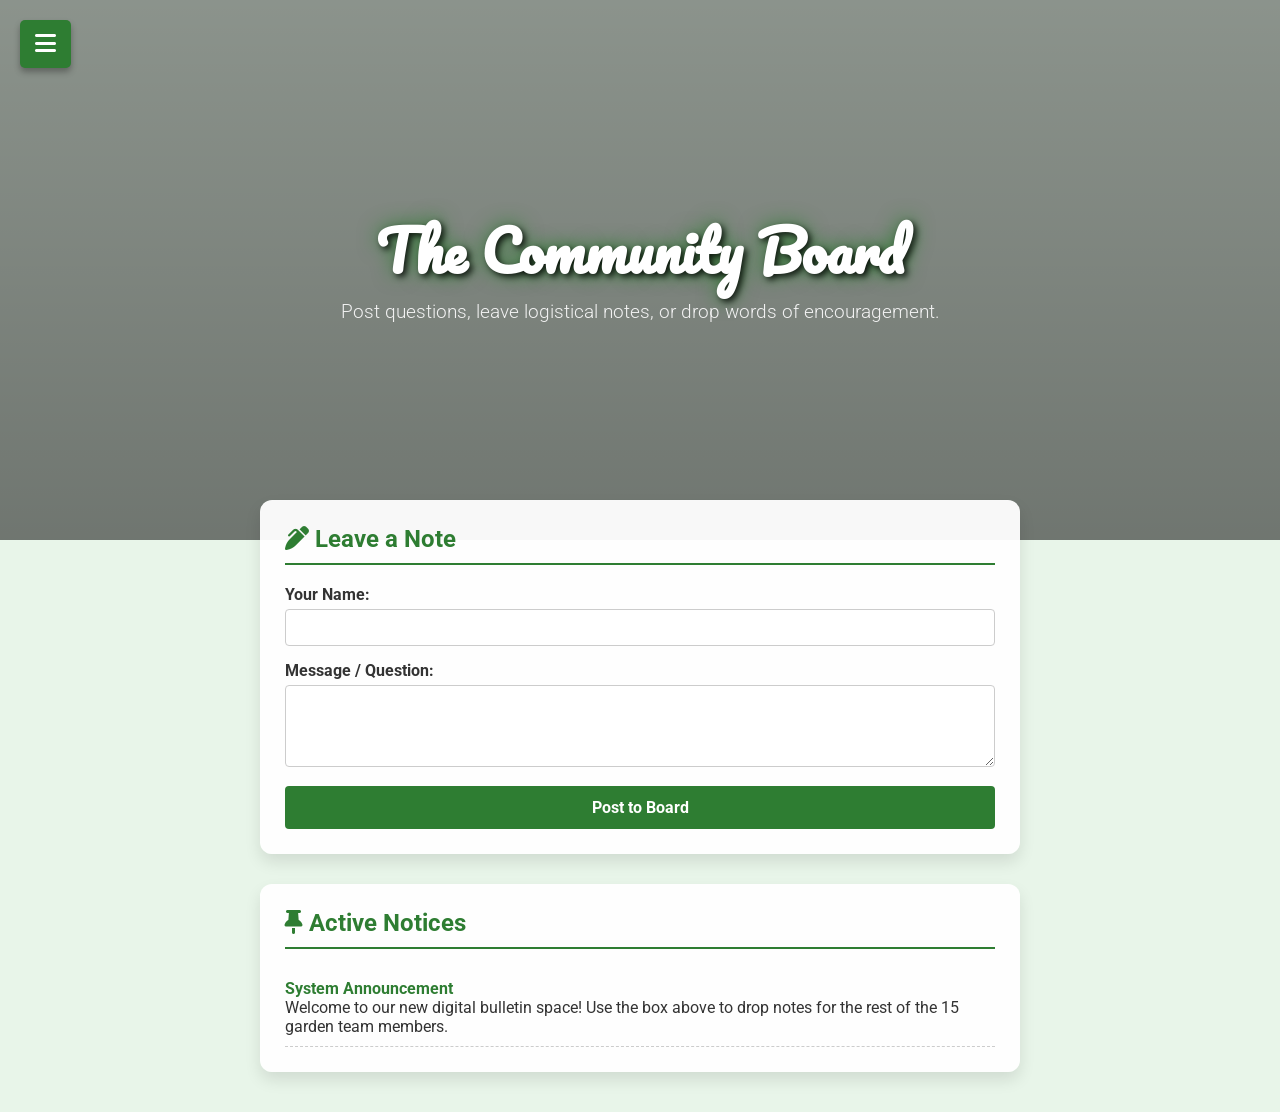
==== bulletin.html @ feeb3293 "Create bulletin.html" ====
<!DOCTYPE html>
<html lang="en">
<head>
    <meta charset="UTF-8">
    <meta name="viewport" content="width=device-width, initial-scale=1.0">
    <title>Garden Hub - Bulletin Board</title>
    <link rel="stylesheet" href="style.css">
    <link href="https://fonts.googleapis.com/css2?family=Pacifico&family=Roboto:wght@300;400;700&display=swap" rel="stylesheet">
    <link rel="stylesheet" href="https://cdnjs.cloudflare.com/ajax/libs/font-awesome/6.0.0/css/all.min.css">
</head>
<body>

    <div class="menu-btn" id="menuBtn"><i class="fas fa-bars"></i></div>

    <nav class="side-nav" id="sideNav">
        <a href="#" class="close-btn" id="closeBtn">&times;</a>
        <a href="index.html"><i class="fas fa-home"></i> Home</a>
        <a href="resources.html"><i class="fas fa-book-open"></i> Resources & Zero-Waste</a>
        <a href="photos.html"><i class="fas fa-camera"></i> Photo Gallery</a>
        <a href="bulletin.html"><i class="fas fa-clipboard"></i> Bulletin Board</a>
    </nav>

    <header class="hero-section">
        <div class="hero-content">
            <h1 class="word-art">The Community Board</h1>
            <p class="subtitle">Post questions, leave logistical notes, or drop words of encouragement.</p>
        </div>
    </header>

    <main class="content-container">
        
        <!-- Post a Message Form -->
        <section class="card">
            <h2><i class="fas fa-pen-alt"></i> Leave a Note</h2>
            <form id="bulletinForm" style="display: flex; flex-direction: column; gap: 15px;">
                <div>
                    <label style="display:block; margin-bottom: 5px; font-weight: bold;">Your Name:</label>
                    <input type="text" id="volunteerName" required style="width:100%; padding: 10px; border: 1px solid #ccc; border-radius: 4px;">
                </div>
                <div>
                    <label style="display:block; margin-bottom: 5px; font-weight: bold;">Message / Question:</label>
                    <textarea id="volunteerMsg" rows="4" required style="width:100%; padding: 10px; border: 1px solid #ccc; border-radius: 4px; font-family: sans-serif;"></textarea>
                </div>
                <button type="submit" style="background-color: #2E7D32; color: white; padding: 12px; border: none; border-radius: 4px; font-size: 1rem; cursor: pointer; font-weight: bold;">Post to Board</button>
            </form>
        </section>

        <!-- Dynamic Notice Feed -->
        <section class="card">
            <h2><i class="fas fa-thumbtack"></i> Active Notices</h2>
            <div id="noticeFeed">
                <div class="notice-post" style="border-bottom: 1px dashed #ccc; padding: 10px 0;">
                    <p style="font-weight: bold; color: #2E7D32;">System Announcement</p>
                    <p>Welcome to our new digital bulletin space! Use the box above to drop notes for the rest of the 15 garden team members.</p>
                </div>
            </div>
        </section>

    </main>

    <script src="script.js"></script>
</body>
</html>
---- style.css ----
/* Base Variables & Reset */
:root {
    --primary-green: #2E7D32;
    --light-green: #E8F5E9;
    --dark-text: #333333;
    --card-bg: rgba(255, 255, 255, 0.95);
}

* {
    margin: 0;
    padding: 0;
    box-sizing: border-box;
    font-family: 'Roboto', sans-serif;
}

body {
    background-color: var(--light-green);
    color: var(--dark-text);
}

/* Fixed Background Hero Section */
.hero-section {
    /* This creates the fixed parallax scrolling effect */
    background-image: linear-gradient(rgba(0, 0, 0, 0.4), rgba(0, 0, 0, 0.6)), url('https://images.unsplash.com/photo-1464226184884-fa280b87c399?q=80&w=2070&auto=format&fit=crop');
    background-size: cover;
    background-position: center;
    background-attachment: fixed; 
    height: 60vh;
    display: flex;
    align-items: center;
    justify-content: center;
    text-align: center;
    padding: 20px;
}

/* Word Art Mission Statement */
.word-art {
    font-family: 'Pacifico', cursive;
    color: #ffffff;
    font-size: 3.5rem;
    line-height: 1.2;
    text-shadow: 3px 3px 6px rgba(0, 0, 0, 0.8), 0 0 20px var(--primary-green);
    margin-bottom: 15px;
}

.subtitle {
    color: #f1f1f1;
    font-size: 1.2rem;
    font-weight: 300;
}

/* Fixed Menu Button */
.menu-btn {
    position: fixed;
    top: 20px;
    left: 20px;
    background-color: var(--primary-green);
    color: white;
    padding: 10px 15px;
    border-radius: 5px;
    font-size: 1.5rem;
    cursor: pointer;
    z-index: 1000; /* Stays above everything */
    box-shadow: 0 4px 6px rgba(0,0,0,0.3);
}

/* Side Navigation Menu */
.side-nav {
    height: 100%;
    width: 0;
    position: fixed;
    z-index: 1001;
    top: 0;
    left: 0;
    background-color: #1b4e20;
    overflow-x: hidden;
    transition: 0.3s;
    padding-top: 60px;
}

.side-nav a {
    padding: 15px 30px;
    text-decoration: none;
    font-size: 1.2rem;
    color: white;
    display: block;
    transition: 0.2s;
}

.side-nav a:hover {
    background-color: var(--primary-green);
}

.close-btn {
    position: absolute;
    top: 0;
    right: 20px;
    font-size: 36px !important;
}

/* Main Content & Cards */
.content-container {
    max-width: 800px;
    margin: -40px auto 40px auto; /* Pulls content up over the hero image slightly */
    padding: 0 20px;
    position: relative;
    z-index: 10;
}

.card {
    background-color: var(--card-bg);
    border-radius: 12px;
    padding: 25px;
    margin-bottom: 30px;
    box-shadow: 0 8px 16px rgba(0,0,0,0.1);
}

h2 {
    color: var(--primary-green);
    margin-bottom: 20px;
    border-bottom: 2px solid var(--primary-green);
    padding-bottom: 10px;
}

/* Task List */
.task-list {
    list-style: none;
}

.task-list li {
    font-size: 1.1rem;
    padding: 12px 0;
    border-bottom: 1px solid #eee;
    display: flex;
    align-items: center;
}

.task-list input[type="checkbox"] {
    margin-right: 15px;
    width: 20px;
    height: 20px;
    cursor: pointer;
}

/* Calendar Legend */
.legend-box {
    background-color: #f9f9f9;
    border-left: 4px solid var(--primary-green);
    padding: 15px;
    margin-bottom: 20px;
    border-radius: 4px;
}

.legend-example {
    background-color: #e0f2f1;
    display: inline-block;
    padding: 8px 12px;
    margin: 10px 0;
    border-radius: 4px;
    font-family: monospace;
    font-size: 1.1rem;
}

/* Mobile Adjustments */
@media (max-width: 600px) {
    .word-art {
        font-size: 2.5rem;
    }
    .content-container {
        margin-top: -20px;
    }
}
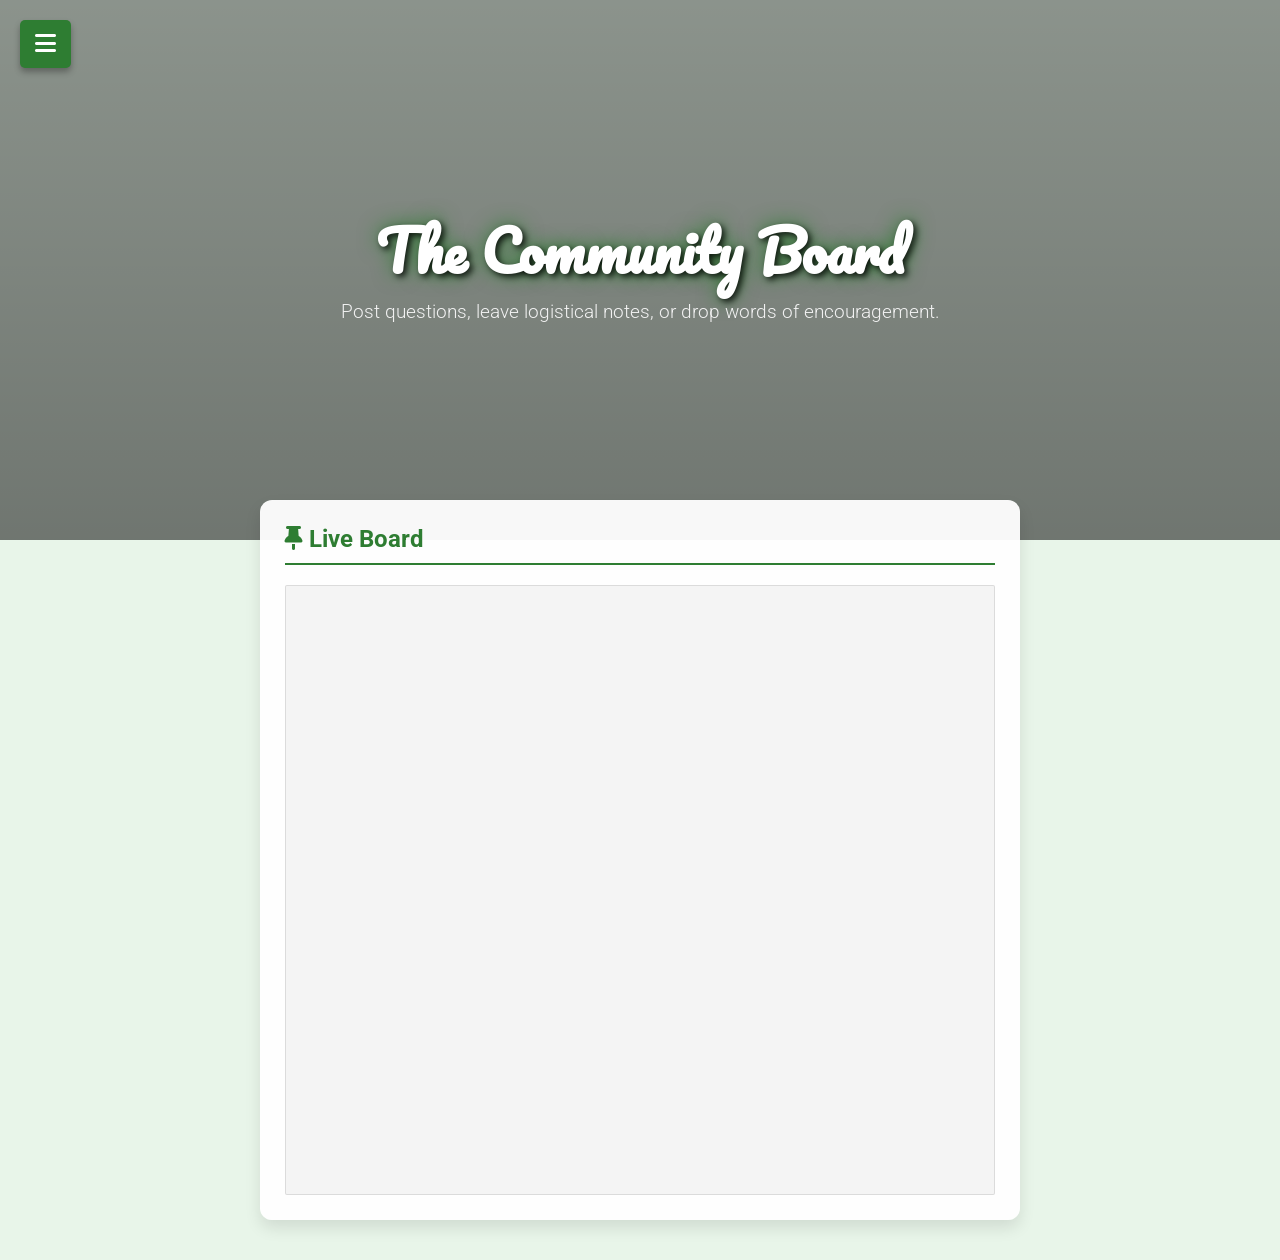
==== commit 7970bbc8: "Update bulletin.html" ====
--- a/bulletin.html
+++ b/bulletin.html
@@ -29,31 +29,15 @@
 
     <main class="content-container">
         
-        <!-- Post a Message Form -->
         <section class="card">
-            <h2><i class="fas fa-pen-alt"></i> Leave a Note</h2>
-            <form id="bulletinForm" style="display: flex; flex-direction: column; gap: 15px;">
-                <div>
-                    <label style="display:block; margin-bottom: 5px; font-weight: bold;">Your Name:</label>
-                    <input type="text" id="volunteerName" required style="width:100%; padding: 10px; border: 1px solid #ccc; border-radius: 4px;">
-                </div>
-                <div>
-                    <label style="display:block; margin-bottom: 5px; font-weight: bold;">Message / Question:</label>
-                    <textarea id="volunteerMsg" rows="4" required style="width:100%; padding: 10px; border: 1px solid #ccc; border-radius: 4px; font-family: sans-serif;"></textarea>
-                </div>
-                <button type="submit" style="background-color: #2E7D32; color: white; padding: 12px; border: none; border-radius: 4px; font-size: 1rem; cursor: pointer; font-weight: bold;">Post to Board</button>
-            </form>
-        </section>
+            <h2 style="margin-bottom: 20px;"><i class="fas fa-thumbtack"></i> Live Board</h2>
+            
+            <div class="padlet-embed" style="border:1px solid rgba(0,0,0,0.1);border-radius:2px;box-sizing:border-box;overflow:hidden;position:relative;width:100%;background:#F4F4F4">
+                <p style="padding:0;margin:0">
+                    <iframe src="https://padlet.com/embed/hq1tvhd2i7txkyzb" frameborder="0" allow="camera;microphone;geolocation;display-capture;clipboard-write" style="width:100%;height:608px;display:block;padding:0;margin:0"></iframe>
+                </p>
+            </div>
 
-        <!-- Dynamic Notice Feed -->
-        <section class="card">
-            <h2><i class="fas fa-thumbtack"></i> Active Notices</h2>
-            <div id="noticeFeed">
-                <div class="notice-post" style="border-bottom: 1px dashed #ccc; padding: 10px 0;">
-                    <p style="font-weight: bold; color: #2E7D32;">System Announcement</p>
-                    <p>Welcome to our new digital bulletin space! Use the box above to drop notes for the rest of the 15 garden team members.</p>
-                </div>
-            </div>
         </section>
 
     </main>
--- a/style.css
+++ b/style.css
@@ -170,3 +170,45 @@
         margin-top: -20px;
     }
 }
+/* Additional multi-page styling elements */
+.weather-card {
+    margin-top: 30px;
+}
+
+.resource-item h3 {
+    color: var(--primary-green);
+    margin-bottom: 5px;
+}
+
+.photo-grid {
+    display: grid;
+    grid-template-columns: repeat(auto-fit, minmax(200px, 1fr));
+    gap: 15px;
+    margin-top: 15px;
+}
+
+.photo-placeholder {
+    background-color: #e0e0e0;
+    height: 180px;
+    border-radius: 8px;
+    display: flex;
+    flex-direction: column;
+    align-items: center;
+    justify-content: center;
+    color: #757575;
+    font-weight: bold;
+    gap: 10px;
+    border: 2px dashed #bdbdbd;
+}
+.dressed-up-subtitle {
+    font-size: 1.4rem;
+    font-style: italic;
+    font-weight: 400;
+    color: #e8f5e9;
+    text-shadow: 1px 1px 4px rgba(0, 0, 0, 0.7);
+    background-color: rgba(46, 125, 50, 0.6);
+    padding: 8px 15px;
+    border-radius: 20px;
+    display: inline-block;
+    border: 1px solid rgba(255, 255, 255, 0.3);
+}
